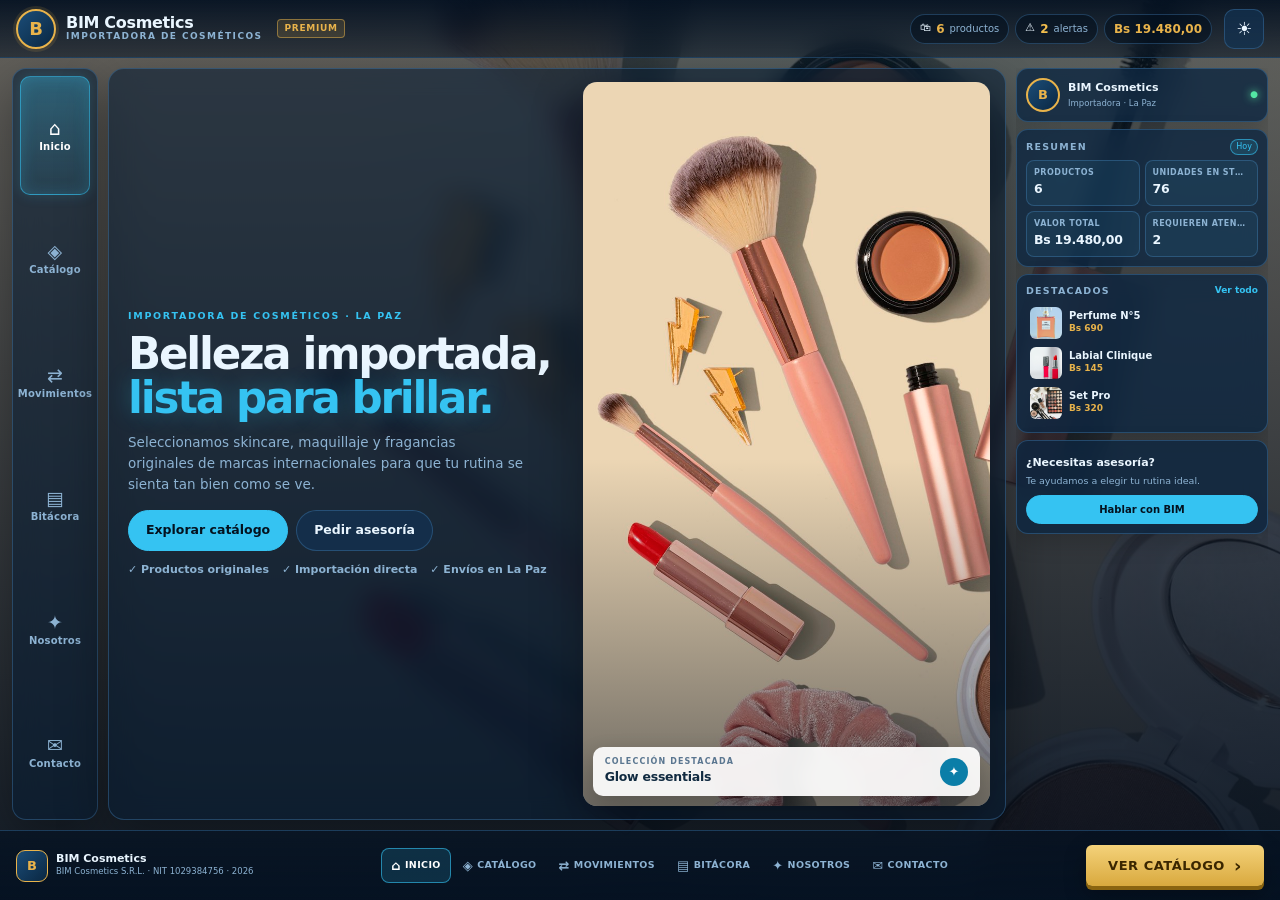
==== index.html @ 162fd42f "Add files via upload" ====
<!DOCTYPE html>
<html lang="es">
<head>
<meta charset="UTF-8">
<meta name="viewport" content="width=device-width, initial-scale=1, viewport-fit=cover">
<title>BIM Cosmetics · Importadora</title>
<meta name="description" content="Catálogo e inventario de BIM Cosmetics, importadora de cosméticos: cuidado facial, maquillaje, perfumes y cabello.">
<link rel="stylesheet" href="css/styles.css?v=cosmetics10">
<link rel="stylesheet" href="css/mejoras.css?v=cosmetics10">
<link rel="manifest" href="manifest.json"><meta name="theme-color" content="#071426">
<meta name="apple-mobile-web-app-capable" content="yes"><meta name="apple-mobile-web-app-title" content="BIM Cosmetics">
<link rel="icon" href="icons/icon-192.png"><link rel="apple-touch-icon" href="icons/icon-192.png">
</head>
<body class="inventario-pwa">
<header class="lobby-top">
  <button class="icon-btn burger" id="burger" aria-label="Abrir menú" aria-controls="side" aria-expanded="false"><span></span><span></span><span></span></button>
  <a class="brand" href="#inicio" data-view="inicio" aria-label="BIM Cosmetics, ir al inicio"><span class="logo" id="logo">B</span><span class="brand-text"><span id="brandName">BIM Cosmetics</span><small>Importadora de cosméticos</small></span><span class="level">PREMIUM</span></a>
  <div class="spacer"></div>
  <div class="top-stats" aria-label="Resumen del catálogo">
    <span class="currency"><span aria-hidden="true">🛍</span><b id="topProducts">0</b><em>productos</em></span>
    <span class="currency warn"><span aria-hidden="true">⚠</span><b id="topLow">0</b><em>alertas</em></span>
    <span class="currency gold"><b id="topValue">Bs 0</b></span>
  </div>
  <button class="icon-btn" id="themeBtn" aria-label="Cambiar entre modo día y noche">🌙</button>
</header>
<div class="scrim" id="scrim"></div>
<div class="layout">
  <nav class="side" id="side" aria-label="Navegación principal">
    <a href="#inicio" data-view="inicio"><span class="nav-ico" aria-hidden="true">⌂</span><span>Inicio</span></a>
    <a href="#inventario" data-view="inventario"><span class="nav-ico" aria-hidden="true">◈</span><span>Catálogo</span></a>
    <a href="#movimientos" data-view="movimientos"><span class="nav-ico" aria-hidden="true">⇄</span><span>Movimientos</span></a>
    <a href="#bitacora" data-view="bitacora"><span class="nav-ico" aria-hidden="true">▤</span><span>Bitácora</span></a>
    <a href="#responsable" data-view="responsable"><span class="nav-ico" aria-hidden="true">✦</span><span>Nosotros</span></a>
    <a href="#contacto" data-view="contacto"><span class="nav-ico" aria-hidden="true">✉</span><span>Contacto</span></a>
    <button type="button" id="catToggle" aria-expanded="false" aria-controls="catList">Categorías ▾</button><div id="catList" style="display:none"></div>
  </nav>
  <main>
    <section class="view" id="v-inicio">
      <div class="hero">
        <div class="hero-copy">
          <span class="eyebrow">Importadora de cosméticos · La Paz</span>
          <h1>Belleza importada,<br><em>lista para brillar.</em></h1>
          <p class="hero-lead">Seleccionamos skincare, maquillaje y fragancias originales de marcas internacionales para que tu rutina se sienta tan bien como se ve.</p>
          <div class="hero-actions"><a class="btn primary lg" href="#inventario">Explorar catálogo</a><a class="btn lg" href="#contacto">Pedir asesoría</a></div>
          <ul class="hero-trust"><li>✓ Productos originales</li><li>✓ Importación directa</li><li>✓ Envíos en La Paz</li></ul>
        </div>
        <div class="hero-media">
          <img src="img/hero-cosmetics.jpg" alt="Cosméticos importados de BIM: brochas, labiales, rubor y paleta" width="1400" height="1400" fetchpriority="high" decoding="async">
          <div class="hero-badge"><span><small>Colección destacada</small><strong>Glow essentials</strong></span><span class="hero-badge-dot">✦</span></div>
        </div>
      </div>
      <div class="section-head">
        <div><span class="eyebrow">Novedades</span><h2>Lo más pedido</h2></div>
        <p>Stock real de nuestra importadora, actualizado desde este dispositivo.</p>
      </div>
      <div class="alert" id="alertBar" style="display:none"></div>
      <div class="subtabs" role="tablist" aria-label="Resumen del inventario">
        <button type="button" role="tab" id="subtab-destacados" aria-controls="home-destacados" aria-selected="true" data-home="destacados">Destacados</button><button type="button" role="tab" id="subtab-indicadores" aria-controls="home-indicadores" aria-selected="false" data-home="indicadores" tabindex="-1">Indicadores</button><button type="button" role="tab" id="subtab-categorias" aria-controls="home-categorias" aria-selected="false" data-home="categorias" tabindex="-1">Categorías</button><button type="button" role="tab" id="subtab-recientes" aria-controls="home-recientes" aria-selected="false" data-home="recientes" tabindex="-1">Recientes</button>
      </div>
      <div class="home-content">
        <div id="home-destacados" role="tabpanel" aria-labelledby="subtab-destacados" class="home-panel active"><div class="carousel" id="carousel">
        <div class="track" id="track">
          <div class="slide s1"><h2>Bienvenido a BIM Cosmetics</h2><p>Importamos belleza: controla el catálogo, las entradas y las salidas de cada cosmético.</p></div>
          <div class="slide s2"><h2 id="lowTitle">Reposición de cosméticos</h2><p id="lowText"></p></div>
          <div class="slide s3"><h2 id="valTitle">Valor del catálogo</h2><p id="valText"></p></div>
        </div>
        <button class="car-btn prev" aria-label="Anterior">‹</button>
        <button class="car-btn next" aria-label="Siguiente">›</button>
        <div class="dots" id="dots"></div><button class="btn pausa-carrusel" id="pauseCarousel" type="button">Pausar</button>
      </div><p class="sub ayuda-resumen">Usa las pestañas para consultar los indicadores, las categorías y los últimos productos.</p></div>
        <div id="home-indicadores" role="tabpanel" aria-labelledby="subtab-indicadores" class="home-panel" hidden><button class="btn sm" id="toggleStats" style="margin-bottom:10px">Ocultar resumen</button></div>
        <div id="home-categorias" role="tabpanel" aria-labelledby="subtab-categorias" class="home-panel" hidden><div class="panel"><h2 style="margin:0 0 6px;font-size:18px">Stock por categoría</h2><div id="catChart"></div></div><div class="paginador" id="chartPager"></div></div>
        <div id="home-recientes" role="tabpanel" aria-labelledby="subtab-recientes" class="home-panel" hidden><div class="grid" id="recent"></div><div class="paginador" id="recentPager"></div></div>
      </div>
    </section>

    <section class="view" id="v-inventario">
      <div class="section-head">
        <div><span class="eyebrow">Catálogo</span><h2>Cosméticos disponibles</h2><p class="sub">Busca, filtra y administra los productos importados. Los precios están en bolivianos.</p></div>
        <div class="head-actions"><button class="btn" id="toggleF" aria-controls="mFilters" aria-expanded="false">⚙ Filtros</button><button class="btn" id="exportBtn">⬇ CSV</button><button class="btn primary" id="addBtn">+ Nuevo producto</button></div>
      </div>
      <div class="toolbar" id="toolbar">
        <div class="field"><label for="fq">Buscar</label><input id="fq" type="search" placeholder="Nombre o SKU"></div>
        <div class="field"><label for="fcat">Categoría</label><select id="fcat"></select></div>
        <div class="field"><label for="fst">Estado</label><select id="fst"><option value="">Todos</option><option value="ok">Disponible</option><option value="low">Stock bajo</option><option value="out">Agotado</option><option value="fav">⭐ Favoritos</option></select></div>
        <div class="field"><label for="fsort">Ordenar</label><select id="fsort"><option value="name">Nombre A-Z</option><option value="price-asc">Precio menor</option><option value="price-desc">Precio mayor</option><option value="stock-asc">Menos stock</option></select></div>
        <div class="field"><label for="fprice">Precio máximo: <span id="pv">todos</span></label><input id="fprice" type="range" min="0" max="100" value="100"></div>
        <div class="field" style="flex:0 0 auto;align-self:end"><button class="btn" id="clearF">Limpiar</button></div>
      </div>
      <div class="chips" id="chips"></div>
      <div class="grid" id="grid"></div><div class="paginador" id="gridPager"></div>
    </section>

    <section class="view" id="v-movimientos">
      <div class="section-head">
        <div><span class="eyebrow">Control de stock</span><h2>Movimientos</h2><p class="sub">Entradas y salidas del catálogo de cosméticos.</p></div>
        <div class="head-actions"><button class="btn danger" id="clearMoves">Vaciar historial</button><button class="btn primary" id="moveBtn">+ Registrar movimiento</button></div>
      </div>
      <div class="tbl"><table><thead><tr><th>Fecha</th><th>Producto</th><th>Tipo</th><th>Cantidad</th><th>Nota</th></tr></thead><tbody id="moves"></tbody></table></div><div class="paginador" id="movesPager"></div>
    </section>

    <section class="view" id="v-bitacora">
      <div class="section-head">
        <div><span class="eyebrow">Trazabilidad</span><h2>Bitácora de eventos</h2><p class="sub">Registro local de las acciones realizadas en la importadora.</p></div>
        <div class="head-actions"><button class="btn" id="logRefresh">↻ Actualizar</button><button class="btn danger" id="clearLog">Vaciar bitácora</button></div>
      </div>
      <div class="toolbar" id="logToolbar">
        <div class="field"><label for="logType">Filtrar por tipo</label><select id="logType"><option value="">Todos</option><option value="Sistema">Sistema</option><option value="Producto">Producto</option><option value="Movimiento">Movimiento</option><option value="Favorito">Favorito</option><option value="Contacto">Contacto</option><option value="Interfaz">Interfaz</option><option value="Exportación">Exportación</option></select></div>
        <div class="field" style="flex:2 1 260px"><label>Hidratación y persistencia</label><p class="meta" style="margin:0">Los eventos se guardan en localStorage y se muestran con jQuery creando nodos seguros (sin innerHTML).</p></div>
      </div>
      <div class="tbl"><table><thead><tr><th>Fecha</th><th>Tipo</th><th>Evento</th></tr></thead><tbody id="logBody"></tbody></table></div>
    </section>

  <section class="view" id="v-contacto">
      <div class="section-head">
        <div><span class="eyebrow">Hablemos</span><h2>Contacto</h2><p class="sub">Asesoría de compra, disponibilidad y pedidos de importación.</p></div>
      </div>
      <div class="contact-shell">
        <div class="contact-aside">
          <img src="img/contacto.jpg" alt="Productos de maquillaje importados por BIM Cosmetics" width="1100" height="733" loading="lazy" decoding="async">
          <div class="contact-aside-copy">
            <h3>Asesoría personalizada</h3>
            <p>Te ayudamos a elegir productos según tu tipo de piel, rutina y presupuesto.</p>
            <ul class="contact-perks"><li>✓ Respuesta por WhatsApp</li><li>✓ Envíos en La Paz</li><li>✓ Productos originales</li></ul>
          </div>
        </div>
        <div class="contact-main">
          <div class="subtabs" role="tablist" aria-label="Opciones de contacto"><button type="button" role="tab" id="ctab-datos" aria-controls="contact-datos" aria-selected="true" data-contact="datos">Empresa</button><button type="button" role="tab" id="ctab-faq" aria-controls="contact-faq" aria-selected="false" data-contact="faq" tabindex="-1">Preguntas</button><button type="button" role="tab" id="ctab-form" aria-controls="contact-form" aria-selected="false" data-contact="form" tabindex="-1">Escribir</button></div>
          <div class="two contact-content">
            <div id="contact-datos" class="contact-panel">
              <div class="panel"><button class="btn sm" id="toggleCo" type="button">Datos de la empresa ▾</button><ul class="company" id="coBox"></ul></div>
              <div class="panel"><button class="btn sm" id="toggleSoc" type="button">Redes sociales ▾</button><div class="socials" id="socBox"></div></div>
            </div>
            <div id="contact-faq" class="contact-panel" hidden><div class="panel faq"><h2 style="margin:0 0 6px;font-size:18px">Preguntas frecuentes</h2>
              <button class="q" type="button">¿Cómo registro una entrada o salida?</button><div class="a" style="display:none">En Movimientos pulsa Registrar movimiento, elige el cosmético, el tipo y la cantidad.</div>
              <button class="q" type="button">¿Cuándo aparece la alerta de stock bajo?</button><div class="a" style="display:none">Cuando las unidades llegan al stock mínimo definido para ese producto, por ejemplo un labial o una crema.</div>
              <button class="q" type="button">¿Dónde se guardan mis datos?</button><div class="a" style="display:none">En tu propio navegador, así que no se pierden al recargar la página y el catálogo funciona sin conexión.</div></div></div>
            <div id="contact-form" class="contact-panel" hidden><div class="panel"><h3>Escríbenos</h3><p>Guarda una consulta sobre productos, precios de importación o pedidos. También puedes escribirnos por WhatsApp o redes sociales.</p><button type="button" class="btn primary" id="openContact">Abrir formulario</button></div></div>
          </div>
        </div>
      </div>
    </section>
    <section class="view" id="v-responsable">
      <div class="section-head">
        <div><span class="eyebrow">Nosotros</span><h2>Importamos con propósito</h2><p class="sub">Selección consciente, stock planificado y ODS 12.</p></div>
      </div>
      <div class="about-grid">
        <div class="about-media"><img src="img/nosotros.jpg" alt="Mujer con cabello ondulado iluminado por luz natural" width="1100" height="733" loading="lazy" decoding="async"></div>
        <div class="panel responsable-panel">
          <h3>Planifica la reposición de cosméticos</h3>
          <p>Las alertas, la bitácora y el historial de movimientos ayudan a prever pedidos, evitar compras innecesarias y mantener disponible lo que más se vende.</p>
          <div id="responsibleStats" class="stats"></div>
          <div class="about-points">
            <div><b>01</b><span>Selección de marcas internacionales</span></div>
            <div><b>02</b><span>Control local de stock y trazabilidad</span></div>
            <div><b>03</b><span>Reposición basada en datos reales</span></div>
          </div>
          <p class="meta">Estos datos describen el inventario local. No equivalen a una medición de residuos o impacto ambiental.</p>
          <button type="button" class="btn primary" id="responsibleGo">Revisar catálogo</button>
        </div>
      </div>
    </section>
  </main>
  <aside class="lobby-aside" aria-label="Panel de BIM Cosmetics">
    <div class="aside-card assistant">
      <div class="aside-avatar">B</div>
      <div class="aside-id"><strong>BIM Cosmetics</strong><small>Importadora · La Paz</small></div>
      <span class="online-dot" title="En línea">●</span>
    </div>
    <div class="aside-card">
      <div class="aside-head"><h3>Resumen</h3><span class="pill">Hoy</span></div>
      <div class="stats" id="stats"></div>
    </div>
    <div class="aside-card">
      <div class="aside-head"><h3>Destacados</h3><a href="#inventario" data-view="inventario">Ver todo</a></div>
      <a class="mini-product" href="#inventario" data-view="inventario"><img src="img/perfume.jpg" alt="" width="900" height="1350" loading="lazy"><span><strong>Perfume N°5</strong><small>Bs 690</small></span></a>
      <a class="mini-product" href="#inventario" data-view="inventario"><img src="img/labial.jpg" alt="" width="900" height="1260" loading="lazy"><span><strong>Labial Clinique</strong><small>Bs 145</small></span></a>
      <a class="mini-product" href="#inventario" data-view="inventario"><img src="img/brocha.jpg" alt="" width="900" height="675" loading="lazy"><span><strong>Set Pro</strong><small>Bs 320</small></span></a>
    </div>
    <div class="aside-card aside-help">
      <strong>¿Necesitas asesoría?</strong>
      <p>Te ayudamos a elegir tu rutina ideal.</p>
      <a class="btn primary" href="#contacto" data-view="contacto">Hablar con BIM</a>
    </div>
  </aside>
</div>

<footer class="lobby-bar">
  <div class="bar-brand"><span class="bar-logo">B</span><div><strong>BIM Cosmetics</strong><small id="fInfo"></small></div></div>
  <nav class="bar-nav" aria-label="Accesos rápidos">
    <a href="#inicio" data-view="inicio"><span aria-hidden="true">⌂</span>Inicio</a>
    <a href="#inventario" data-view="inventario"><span aria-hidden="true">◈</span>Catálogo</a>
    <a href="#movimientos" data-view="movimientos"><span aria-hidden="true">⇄</span>Movimientos</a>
    <a href="#bitacora" data-view="bitacora"><span aria-hidden="true">▤</span>Bitácora</a>
    <a href="#responsable" data-view="responsable"><span aria-hidden="true">✦</span>Nosotros</a>
    <a href="#contacto" data-view="contacto"><span aria-hidden="true">✉</span>Contacto</a>
  </nav>
  <a class="cta-gold" href="#inventario" data-view="inventario">Ver catálogo <span aria-hidden="true">›</span></a>
</footer>

<div class="modal" id="mProd" role="dialog" aria-modal="true" aria-labelledby="mProdTitle" hidden><form class="dialog" id="fProd" novalidate>
  <h2 id="mProdTitle">Nuevo producto</h2>
  <div class="fgroup"><label for="pname">Nombre</label><input id="pname" required minlength="3" maxlength="40"><div class="err"></div></div>
  <div class="row">
    <div class="fgroup"><label for="psku">SKU</label><input id="psku" required placeholder="ABC-001"><div class="err"></div></div>
    <div class="fgroup"><label for="pcat">Categoría</label><input id="pcat" required list="cats" maxlength="25"><datalist id="cats"></datalist><div class="err"></div></div>
  </div>
  <div class="row">
    <div class="fgroup"><label for="pprice">Precio</label><input id="pprice" type="number" step="0.01" min="0.01" required><div class="err"></div></div>
    <div class="fgroup"><label for="pstock">Stock actual</label><input id="pstock" type="number" step="1" min="0" required><div class="err"></div></div>
  </div>
  <div class="fgroup"><label for="pmin">Stock mínimo (alerta)</label><input id="pmin" type="number" step="1" min="0" required><div class="err"></div></div>
  <div class="fgroup"><label for="pdesc">Descripción (opcional)</label><textarea id="pdesc" rows="2" maxlength="120"></textarea></div>
  <div class="fgroup"><label for="pimage">Foto del producto (opcional)</label><input id="pimage" type="file" accept="image/png,image/jpeg,image/webp"><div class="meta">PNG, JPG o WEBP, hasta 350 KB.</div><div class="err" id="pimageError"></div><div class="photo-preview"><img id="pimagePreview" alt="Vista previa de la foto" hidden><button type="button" class="btn sm" id="removeImage">Quitar foto</button></div></div>
  <div class="fgroup"><label>Ícono y color</label>
    <div class="row"><input id="pemoji" maxlength="12" value="📦" aria-label="Ícono"><div class="swatches" id="swatches"></div></div></div>
  <div class="foot"><button type="button" class="btn" data-close>Cancelar</button><button class="btn primary">Guardar producto</button></div>
</form></div>

<div class="modal" id="mMove" role="dialog" aria-modal="true" aria-labelledby="moveTitle" hidden><form class="dialog" id="fMove" novalidate>
  <h2 id="moveTitle">Registrar movimiento</h2>
  <div class="fgroup"><label for="mprod">Producto</label><select id="mprod" required></select><div class="err"></div></div>
  <div class="row">
    <div class="fgroup"><label for="mtype">Tipo</label><select id="mtype"><option value="in">Entrada</option><option value="out">Salida</option></select></div>
    <div class="fgroup"><label for="mqty">Cantidad</label><input id="mqty" type="number" step="1" min="1" required><div class="err"></div></div>
  </div>
  <div class="fgroup"><label for="mnote">Nota (opcional)</label><input id="mnote" maxlength="60" placeholder="Compra, venta, ajuste..."></div>
  <div class="panel move-summary" id="moveSummary" aria-live="polite"></div><div class="foot"><button type="button" class="btn" data-close>Cancelar</button><button type="button" class="btn" id="previewMove">Revisar movimiento</button><button class="btn primary">Registrar</button></div>
</form></div>
<button class="icon-btn" id="toTop" style="display:none" aria-label="Volver arriba">↑</button>
<div id="toast" role="status"></div>

<div class="modal" id="mFilters" role="dialog" aria-modal="true" aria-labelledby="filtersTitle" hidden><div class="dialog"><div class="modal-heading"><h2 id="filtersTitle">Filtros del inventario</h2><button type="button" class="icon-btn" data-close aria-label="Cerrar filtros">✕</button></div><div id="filtersContent"></div><button type="button" class="btn primary" data-close>Ver resultados</button></div></div>
<div class="modal" id="mDetails" role="dialog" aria-modal="true" aria-labelledby="detailsTitle" hidden><div class="dialog"><div class="modal-heading"><h2 id="detailsTitle">Detalle del producto</h2><button type="button" class="icon-btn" data-close aria-label="Cerrar detalle">✕</button></div><div id="detailsContent"></div></div></div>
<div class="modal" id="mPhoto" role="dialog" aria-modal="true" aria-labelledby="photoTitle" hidden><div class="dialog photo-dialog"><div class="modal-heading"><h2 id="photoTitle">Vista ampliada</h2><button type="button" class="icon-btn" data-close aria-label="Cerrar foto">✕</button></div><div id="photoContent"></div></div></div>
<div class="modal" id="mPreview" role="dialog" aria-modal="true" aria-labelledby="previewTitle" hidden><div class="dialog"><h2 id="previewTitle">Confirmar movimiento</h2><div id="previewContent"></div><p>Tiempo para confirmar: <strong id="previewTimer" role="timer">00:30</strong></p><div class="foot"><button type="button" class="btn" data-close>Cancelar</button><button type="button" class="btn primary" id="confirmPreview">Confirmar registro</button></div></div></div>
<div class="modal" id="mContact" role="dialog" aria-modal="true" aria-labelledby="contactTitle" hidden><form class="dialog" id="fCont" novalidate>
          <div class="modal-heading"><h2 id="contactTitle">Escríbenos</h2><button type="button" class="icon-btn" data-close aria-label="Cerrar formulario">✕</button></div>
          <div class="fgroup"><label for="cname">Nombre completo</label><input id="cname" required maxlength="40"><div class="err"></div></div>
          <div class="row">
            <div class="fgroup"><label for="cmail">Correo</label><input id="cmail" type="email" required><div class="err"></div></div>
            <div class="fgroup"><label for="cphone">Teléfono</label><input id="cphone" type="tel" required><div class="err"></div></div>
          </div>
          <div class="fgroup"><label for="cmsg">Mensaje</label><textarea id="cmsg" rows="4" required maxlength="300"></textarea><div class="cnt" id="cnt">0/300</div><div class="err"></div></div>
          <div class="ok" id="okMsg" style="display:none">Consulta guardada en este dispositivo. No se ha enviado a un servidor.</div>
          <div class="foot"><button class="btn primary">Guardar consulta</button></div>
        </form></div>
<script src="vendor/jquery-3.7.1.min.js"></script><script src="js/config.js?v=bim1"></script>
<script src="js/app.js?v=cosmetics10"></script>
<script src="sync-config.js?v=bim1"></script><script src="js/cola-offline.js?v=bim1"></script><script src="pwa.js?v=cosmetics10"></script>
</body>
</html>
---- css/styles.css ----
:root{--bg:#f4f4f6;--surface:#fff;--surface2:#f0eff3;--ink:#211a20;--muted:#6b6470;--line:#e2dfe5;--accent:#b0195b;--accent-ink:#fff;--gold:#b08d2f;--warn:#b45309;--danger:#c0392b;--ok:#15803d;--shadow:0 1px 2px rgba(33,26,32,.06),0 8px 24px rgba(33,26,32,.07);--r:14px;
box-sizing:border-box;padding-top:env(safe-area-inset-top,0px);padding-bottom:env(safe-area-inset-bottom,0px)}
@media (prefers-color-scheme:dark){:root:not([data-theme="light"]){color-scheme:dark;--bg:#141116;--surface:#1e1920;--surface2:#2a232d;--ink:#f4eef3;--muted:#b9aeb8;--line:#3d3240;--accent:#ff8fbe;--accent-ink:#3a0a20;--gold:#e6c56a;--warn:#f5a524;--danger:#ff9b8d;--ok:#5ee09a;--shadow:0 1px 2px rgba(0,0,0,.4),0 8px 24px rgba(0,0,0,.35)}}
:root[data-theme="dark"]{color-scheme:dark;--bg:#141116;--surface:#1e1920;--surface2:#2a232d;--ink:#f4eef3;--muted:#b9aeb8;--line:#3d3240;--accent:#ff8fbe;--accent-ink:#3a0a20;--gold:#e6c56a;--warn:#f5a524;--danger:#ff9b8d;--ok:#5ee09a;--shadow:0 1px 2px rgba(0,0,0,.4),0 8px 24px rgba(0,0,0,.35)}
html{scroll-padding-top:env(safe-area-inset-top,0px)}
*{box-sizing:border-box}
body{margin:0;background:var(--bg);color:var(--ink);font:500 15px/1.5 Manrope,system-ui,-apple-system,"Segoe UI",sans-serif;transition:background .25s,color .25s}
body::before{content:"";position:fixed;inset:0 0 auto;height:env(safe-area-inset-top,0px);background:var(--surface);z-index:60}
button,input,select,textarea{font:inherit;color:inherit}
button{cursor:pointer}
:focus-visible{outline:2px solid var(--accent);outline-offset:2px}
header{position:sticky;top:env(safe-area-inset-top,0px);z-index:50;display:flex;align-items:center;gap:12px;padding:12px 20px;background:var(--surface);border-bottom:1px solid var(--line)}
.brand{display:flex;align-items:center;gap:10px;font-weight:800;font-size:18px;letter-spacing:-.02em}
.logo{width:34px;height:34px;border-radius:10px;background:var(--accent);color:var(--accent-ink);display:grid;place-items:center;font-size:18px}
.spacer{flex:1}
.icon-btn{width:40px;height:40px;border-radius:10px;border:1px solid var(--line);background:var(--surface2);display:grid;place-items:center;font-size:18px}
.icon-btn:hover{border-color:var(--accent)}
.burger{display:none;flex-direction:column;gap:4px}
.burger span{display:block;width:18px;height:2px;background:var(--ink);border-radius:2px;transition:.25s}
body.nav-open .burger span:nth-child(1){transform:translateY(6px) rotate(45deg)}
body.nav-open .burger span:nth-child(2){opacity:0}
body.nav-open .burger span:nth-child(3){transform:translateY(-6px) rotate(-45deg)}
.layout{display:grid;grid-template-columns:230px 1fr;min-height:calc(100vh - 66px)}
nav.side{padding:18px 14px;background:var(--surface);border-right:1px solid var(--line);display:flex;flex-direction:column;gap:4px}
nav.side a{display:flex;gap:10px;align-items:center;padding:10px 12px;border-radius:10px;color:var(--muted);text-decoration:none;font-weight:700}
nav.side a:hover{background:var(--surface2);color:var(--ink)}
nav.side a.active{background:var(--accent);color:var(--accent-ink)}
main{padding:24px;max-width:1200px;width:100%;margin:0 auto}
.view{display:none}.view.active{display:block}
h1{font-size:26px;letter-spacing:-.02em;margin:0 0 4px}
.sub{color:var(--muted);margin:0 0 20px}
.carousel{position:relative;border-radius:var(--r);overflow:hidden;box-shadow:var(--shadow);margin-bottom:22px}
.track{display:flex;transition:transform .5s ease}
.slide{min-width:100%;padding:38px 34px;min-height:190px;color:#fff;display:flex;flex-direction:column;justify-content:center;gap:6px}
.slide h2{margin:0;font-size:clamp(22px,4vw,32px);letter-spacing:-.02em}
.slide p{margin:0;max-width:46ch;opacity:.92}
.s1{background:linear-gradient(120deg,#b0195b,#5b1b4d)}.s2{background:linear-gradient(120deg,#a16207,#713f12)}.s3{background:linear-gradient(120deg,#7e22ce,#3b0764)}
.car-btn{position:absolute;top:50%;transform:translateY(-50%);width:38px;height:38px;border-radius:50%;border:0;background:rgba(255,255,255,.22);color:#fff;font-size:18px;backdrop-filter:blur(4px)}
.car-btn:hover{background:rgba(255,255,255,.4)}.prev{left:12px}.next{right:12px}
.dots{position:absolute;bottom:12px;left:0;right:0;display:flex;justify-content:center;gap:7px}
.dots button{width:9px;height:9px;border-radius:50%;border:0;background:rgba(255,255,255,.5);padding:0}
.dots button.on{background:#fff;width:24px;border-radius:6px}
.stats{display:grid;grid-template-columns:repeat(auto-fit,minmax(190px,1fr));gap:14px;margin-bottom:22px}
.stat{background:var(--surface);border:1px solid var(--line);border-radius:var(--r);padding:16px 18px;box-shadow:var(--shadow)}
.stat small{color:var(--muted);font-weight:700}
.stat b{display:block;font-size:26px;letter-spacing:-.02em;margin-top:2px}
.toolbar{display:flex;flex-wrap:wrap;gap:10px;margin-bottom:16px;padding:14px;background:var(--surface);border:1px solid var(--line);border-radius:var(--r)}
.toolbar .field{flex:1 1 160px}
.field label{display:block;font-size:13px;font-weight:700;color:var(--muted);margin-bottom:4px}
input,select,textarea{width:100%;padding:10px 12px;border-radius:10px;border:1px solid var(--line);background:var(--surface2)}
input:focus,select:focus,textarea:focus{border-color:var(--accent)}
.invalid{border-color:var(--danger)!important}
.err{color:var(--danger);font-size:12.5px;min-height:16px;margin-top:3px}
.btn{padding:10px 16px;border-radius:10px;border:1px solid var(--line);background:var(--surface2);font-weight:700}
.btn:hover{border-color:var(--accent)}
.btn.primary{background:var(--accent);color:var(--accent-ink);border-color:var(--accent)}
.btn.danger{color:var(--danger)}
.btn.sm{padding:6px 10px;font-size:13px}
.grid{display:grid;grid-template-columns:repeat(auto-fill,minmax(230px,1fr));gap:16px}
.card{background:var(--surface);border:1px solid var(--line);border-radius:var(--r);overflow:hidden;box-shadow:var(--shadow);display:flex;flex-direction:column}
.thumb{height:130px;display:grid;place-items:center;font-size:54px;position:relative}
.badge{position:absolute;top:10px;right:10px;font-size:12px;font-weight:800;padding:3px 9px;border-radius:99px;background:var(--surface);color:var(--ok)}
.badge.low{color:var(--warn)}.badge.out{color:var(--danger)}
.body{padding:14px;display:flex;flex-direction:column;gap:6px;flex:1}
.body h3{margin:0;font-size:16px}
.meta{color:var(--muted);font-size:13px}
.price{font-weight:800;font-size:18px}
.bar{height:6px;border-radius:6px;background:var(--surface2);overflow:hidden}
.bar i{display:block;height:100%;background:var(--ok)}
.bar.low i{background:var(--warn)}.bar.out i{background:var(--danger)}
.actions{display:flex;gap:6px;margin-top:auto;padding-top:8px}
.actions .btn{flex:1}
.empty{text-align:center;color:var(--muted);padding:40px;background:var(--surface);border:1px dashed var(--line);border-radius:var(--r)}
.tbl{overflow-x:auto;background:var(--surface);border:1px solid var(--line);border-radius:var(--r)}
table{width:100%;border-collapse:collapse;min-width:560px}
th,td{padding:11px 14px;text-align:left;border-bottom:1px solid var(--line)}
th{color:var(--muted);font-size:13px}
.in{color:var(--ok);font-weight:800}.out{color:var(--danger);font-weight:800}
.modal{position:fixed;inset:0;background:rgba(5,12,18,.55);display:none;align-items:center;justify-content:center;padding:16px;z-index:100}
.modal.show{display:flex}
.dialog{background:var(--surface);border-radius:var(--r);padding:22px;width:100%;max-width:520px;max-height:90vh;overflow:auto;box-shadow:var(--shadow)}
.dialog h2{margin:0 0 14px}
.row{display:grid;grid-template-columns:1fr 1fr;gap:12px}
.fgroup{margin-bottom:10px}
.foot{display:flex;justify-content:flex-end;gap:8px;margin-top:12px}
.swatches{display:flex;gap:8px;flex-wrap:wrap}
.swatches button{width:30px;height:30px;border-radius:50%;border:2px solid transparent}
.swatches button.on{border-color:var(--ink)}
#toast{position:fixed;bottom:calc(20px + env(safe-area-inset-bottom,0px));left:50%;transform:translateX(-50%) translateY(30px);background:var(--ink);color:var(--bg);padding:10px 18px;border-radius:10px;opacity:0;transition:.3s;z-index:200;font-weight:700}
#toast.show{opacity:1;transform:translateX(-50%)}
.scrim{display:none}
@media (max-width:900px){
.burger{display:flex}
.layout{grid-template-columns:1fr}
nav.side{position:fixed;top:0;bottom:0;left:0;width:250px;z-index:70;padding-top:calc(70px + env(safe-area-inset-top,0px));transform:translateX(-100%);transition:transform .3s}
body.nav-open nav.side{transform:none}
body.nav-open .scrim{display:block;position:fixed;inset:0;background:rgba(5,12,18,.5);z-index:65}
header{z-index:80}
main{padding:16px}.row{grid-template-columns:1fr}
}
.chips{display:flex;gap:8px;overflow-x:auto;padding-bottom:10px;margin-bottom:6px}
.chip{white-space:nowrap;padding:7px 14px;border-radius:99px;border:1px solid var(--line);background:var(--surface);font-weight:700;color:var(--muted)}
.chip:hover{border-color:var(--accent)}.chip.on{background:var(--accent);color:var(--accent-ink);border-color:var(--accent)}
.catlink,#catToggle{display:block;width:100%;text-align:left;background:none;border:0;padding:8px 12px;border-radius:10px;color:var(--muted);font-weight:700}
.catlink{padding-left:34px;font-weight:600}
.catlink:hover,#catToggle:hover{background:var(--surface2);color:var(--ink)}
.valid{border-color:var(--ok)!important}
.more{width:100%;margin-top:2px}.extra{padding:6px 0}
.two{display:grid;grid-template-columns:1fr 1fr;gap:16px;align-items:start}
.panel{background:var(--surface);border:1px solid var(--line);border-radius:var(--r);padding:18px;margin-bottom:16px;box-shadow:var(--shadow)}
.company{list-style:none;margin:12px 0 0;padding:0;display:grid;gap:8px}
.socials{display:flex;flex-wrap:wrap;gap:10px;margin-top:12px}
.social{display:inline-flex;gap:8px;align-items:center;padding:9px 14px;border-radius:99px;border:1px solid var(--line);background:var(--surface2);color:var(--ink);text-decoration:none;font-weight:700;transition:transform .2s,border-color .2s}
.social:hover{border-color:var(--accent);transform:translateY(-2px)}
.ok{background:var(--surface2);border-left:4px solid var(--ok);padding:10px 12px;border-radius:8px;margin-top:10px}
.cnt{text-align:right;color:var(--muted);font-size:12px}
.sitefoot{padding:20px;border-top:1px solid var(--line);background:var(--surface);display:flex;flex-wrap:wrap;gap:12px;justify-content:space-between;align-items:center;color:var(--muted)}
.sitefoot .socials{margin:0}
@media (max-width:760px){.two{grid-template-columns:1fr}}
.alert{display:flex;flex-wrap:wrap;gap:8px;align-items:center;background:var(--surface);border:1px solid var(--warn);border-left:5px solid var(--warn);border-radius:var(--r);padding:12px 14px;margin-bottom:16px}
.brow{display:grid;grid-template-columns:110px 1fr 40px;gap:10px;align-items:center;margin:8px 0}
.brow .bar{height:10px}.brow b{text-align:right}
.fav{position:absolute;top:8px;left:8px;width:32px;height:32px;border-radius:50%;border:0;background:var(--surface);font-size:16px;color:var(--muted)}
.fav.on{color:#d4a017}
.log-type{font-weight:800;color:var(--accent)}
#logToolbar{align-items:flex-end}
#logToolbar .field label{margin-bottom:4px}
.faq .q{width:100%;text-align:left;background:none;border:0;border-bottom:1px solid var(--line);padding:12px 0;font-weight:700}
.faq .a{padding:10px 0;color:var(--muted)}
#toTop{position:fixed;right:16px;bottom:calc(16px + env(safe-area-inset-bottom,0px));z-index:40}
@media (prefers-reduced-motion:reduce){*{transition:none!important}}
---- css/mejoras.css ----
/* BIM Cosmetics · Lobby de una pantalla (sin scroll de página). */
:root[data-theme="dark"]{
  --bg:#071426;--surface:rgba(9,29,51,.82);--surface2:rgba(18,50,82,.72);--ink:#eaf6ff;--muted:#8db3d3;
  --line:rgba(79,150,210,.32);--accent:#35c3f2;--accent-ink:#04121f;--gold:#e8b34b;--warn:#f3bf4e;
  --danger:#ff7b6b;--ok:#53e6a3;--shadow:0 18px 50px rgba(0,0,0,.35);--glass:rgba(8,28,50,.58);
  --glass2:rgba(12,38,64,.78);--card:rgba(10,32,56,.94);--bar:rgba(5,18,34,.94);--line-strong:rgba(53,195,242,.6);
}
:root[data-theme="light"]{
  --bg:#e9f1f7;--surface:rgba(255,255,255,.9);--surface2:#eef4f9;--ink:#102a40;--muted:#5a7690;
  --line:#c9dbe8;--accent:#0b7ea8;--accent-ink:#fff;--gold:#8a5a00;--warn:#a16207;
  --danger:#c0392b;--ok:#15803d;--shadow:0 18px 50px rgba(28,58,84,.16);--glass:rgba(255,255,255,.7);
  --glass2:rgba(255,255,255,.9);--card:#fff;--bar:rgba(255,255,255,.92);--line-strong:rgba(11,126,168,.55);
}
html,body{height:100%;overflow:hidden!important}
body.inventario-pwa{
  height:100dvh;min-height:0;overflow:hidden;display:grid;grid-template-rows:58px minmax(0,1fr) 70px;
  margin:0;padding:0;color:var(--ink);font-family:Manrope,system-ui,-apple-system,"Segoe UI",sans-serif;
  background:linear-gradient(180deg,rgba(4,15,29,.58),rgba(4,15,29,.94)),radial-gradient(900px 480px at 68% 12%,rgba(53,195,242,.18),transparent 60%),url('../img/hero-cosmetics.jpg') center/cover fixed;
}
:root[data-theme="light"] body.inventario-pwa{background:linear-gradient(180deg,rgba(233,241,247,.78),rgba(233,241,247,.96)),radial-gradient(900px 480px at 68% 12%,rgba(11,126,168,.12),transparent 60%),url('../img/hero-cosmetics.jpg') center/cover fixed}
a.btn{display:inline-flex;align-items:center;justify-content:center;color:var(--ink);text-decoration:none}
a.btn.primary{color:var(--accent-ink)}

/* ---------- Barra superior ---------- */
header.lobby-top{position:relative;top:auto;z-index:95;display:flex;align-items:center;gap:12px;min-height:58px;padding:7px 16px;background:linear-gradient(180deg,var(--bar),rgba(5,18,34,.55));border-bottom:1px solid var(--line);backdrop-filter:blur(12px)}
.brand{display:flex;align-items:center;gap:10px;text-decoration:none;color:inherit;min-width:0}
.logo{width:40px;height:40px;border-radius:50%;background:linear-gradient(135deg,#1b4d78,#0a2742);border:2px solid var(--gold);color:var(--gold);display:grid;place-items:center;font-size:18px;font-weight:900;box-shadow:0 0 0 3px rgba(232,179,75,.13);flex:0 0 auto}
.brand-text{display:flex;flex-direction:column;line-height:1.06;min-width:0}
.brand-text small{font-size:9px;letter-spacing:.16em;text-transform:uppercase;color:var(--muted);font-weight:800}
#brandName{font-size:16px;font-weight:900;letter-spacing:-.02em;white-space:nowrap}
.level{margin-left:5px;padding:2px 6px;border-radius:4px;background:rgba(232,179,75,.14);border:1px solid rgba(232,179,75,.5);color:var(--gold);font-size:9px;font-weight:900;letter-spacing:.08em;white-space:nowrap}
.top-stats{display:flex;align-items:center;gap:6px}
.currency{display:flex;align-items:center;gap:5px;padding:5px 9px;border-radius:999px;background:rgba(3,16,30,.55);border:1px solid var(--line);font-size:11px;color:var(--ink);white-space:nowrap}
:root[data-theme="light"] .currency{background:rgba(255,255,255,.75)}
.currency b{color:var(--gold);font-size:12px}
.currency em{font-style:normal;color:var(--muted);font-size:10px}
.currency.warn b{color:var(--warn)}
.currency.gold b{color:var(--gold)}
.header-cta{display:none}

/* ---------- Lobby ---------- */
.layout{display:grid;grid-template-columns:86px minmax(0,1fr) 252px;grid-template-rows:minmax(0,1fr);gap:10px;padding:10px 12px;height:100%;min-height:0;max-width:none;margin:0;overflow:hidden}
nav.side{min-height:0;height:100%;overflow:hidden;display:flex;flex-direction:column;gap:5px;padding:7px;background:var(--glass);border:1px solid var(--line);border-radius:14px;backdrop-filter:blur(14px);box-shadow:var(--shadow)}
nav.side a{display:flex;flex-direction:column;align-items:center;justify-content:center;gap:3px;flex:1 1 0;min-height:0;padding:6px 3px;border:1px solid transparent;border-radius:10px;color:var(--muted);font-size:10px;line-height:1.12;font-weight:800;letter-spacing:.02em;text-decoration:none;text-align:center}
nav.side a .nav-ico{font-size:19px;line-height:1;font-weight:400}
nav.side a:hover{background:rgba(53,195,242,.10);color:var(--ink)}
nav.side a.active{background:linear-gradient(180deg,rgba(53,195,242,.30),rgba(53,195,242,.08));border-color:var(--line-strong);color:#fff;box-shadow:inset 0 0 16px rgba(53,195,242,.22),0 0 14px rgba(53,195,242,.18)}
:root[data-theme="light"] nav.side a.active{color:#04222f}
#catToggle,#catList{display:none!important}
main{min-height:0;height:100%;overflow:hidden;max-width:none;margin:0;padding:0;display:flex;flex-direction:column;background:var(--glass);border:1px solid var(--line);border-radius:16px;backdrop-filter:blur(12px);box-shadow:var(--shadow)}
.view{display:none;flex-direction:column;height:100%;min-height:0;padding:13px 15px;gap:10px;overflow:hidden}
.view.active{display:flex}
.view[hidden],[hidden]{display:none!important}
.section-head{display:flex;align-items:center;justify-content:space-between;gap:12px;flex-wrap:wrap;margin:0;flex:0 0 auto}
.section-head h2{font-size:22px;line-height:1.05;letter-spacing:-.03em;margin:1px 0 2px}
.section-head .sub{font-size:11.5px;margin:0;max-width:72ch;color:var(--muted)}
.eyebrow{display:inline-block;font-size:9.5px;letter-spacing:.18em;text-transform:uppercase;color:var(--accent);font-weight:900}
.head-actions{display:flex;gap:6px;flex-wrap:wrap}
.head-actions .btn{padding:7px 11px;font-size:11px;border-radius:999px}
.sub{color:var(--muted);margin:0}
.panel{border-radius:12px;padding:12px}

/* ---------- Inicio / hero ---------- */
#v-inicio .section-head,#v-inicio .subtabs,#v-inicio .home-content,#v-inicio .alert{display:none!important}
.hero{flex:1;min-height:0;display:grid;grid-template-columns:minmax(0,1fr) minmax(0,.92fr);gap:16px;align-items:stretch;padding:0;max-height:none}
.hero-copy{display:flex;flex-direction:column;justify-content:center;min-height:0;padding:0 4px}
.hero-copy h1{font-size:clamp(28px,3.4vw,50px);line-height:1.02;letter-spacing:-.05em;margin:8px 0 12px;font-weight:900}
.hero-copy h1 em{font-style:normal;color:var(--accent);text-shadow:0 0 24px rgba(53,195,242,.32)}
.hero-lead{font-size:13.5px;line-height:1.55;color:var(--muted);max-width:46ch;margin:0}
.hero-actions{display:flex;flex-wrap:wrap;gap:8px;margin:15px 0 11px}
.btn.lg{padding:10px 17px;border-radius:999px;font-size:12.5px}
.hero-trust{display:flex;flex-wrap:wrap;gap:5px 13px;list-style:none;margin:0;padding:0;color:var(--muted);font-size:11px;font-weight:700}
.hero-media{position:relative;border-radius:14px;overflow:hidden;min-height:0;height:100%;box-shadow:0 18px 50px rgba(0,0,0,.35);background:var(--surface2)}
.hero-media img{width:100%;height:100%;object-fit:cover;display:block}
.hero-media::after{content:"";position:absolute;inset:0;background:linear-gradient(180deg,transparent 52%,rgba(4,15,29,.55));pointer-events:none}
.hero-badge{position:absolute;left:10px;right:10px;bottom:10px;z-index:1;display:flex;align-items:center;justify-content:space-between;gap:10px;padding:9px 12px;border-radius:10px;background:rgba(255,255,255,.92);color:#102a40;backdrop-filter:blur(8px);box-shadow:0 8px 22px rgba(0,0,0,.2)}
.hero-badge small{display:block;font-size:8px;letter-spacing:.14em;text-transform:uppercase;color:#5a7690;font-weight:900}
.hero-badge strong{display:block;font-size:12.5px;letter-spacing:-.02em}
.hero-badge-dot{width:28px;height:28px;border-radius:50%;background:#0b7ea8;color:#fff;display:grid;place-items:center;font-size:13px;flex:0 0 auto}

/* ---------- Catálogo ---------- */
.toolbar{border-radius:12px}
.chips{display:flex;gap:6px;overflow-x:auto;flex:0 0 auto;margin:0;padding-bottom:2px;scrollbar-width:none}
.chips::-webkit-scrollbar{display:none}
.chip{min-height:30px;padding:5px 11px;border-radius:999px;font-size:11px;white-space:nowrap}
.grid{flex:1;min-height:0;display:grid;grid-template-columns:repeat(var(--cols,3),minmax(0,1fr));grid-template-rows:repeat(var(--rows,1),minmax(0,1fr));gap:9px;overflow:hidden;height:auto}
.card{min-height:0;min-width:0;display:flex;flex-direction:column;border-radius:12px;overflow:hidden;background:var(--card);border:1px solid var(--line);box-shadow:0 8px 22px rgba(0,0,0,.22)}
.card:hover{transform:none;box-shadow:0 10px 30px rgba(0,0,0,.3);border-color:var(--line-strong)}
.thumb{height:auto;min-height:0;flex:1;position:relative;overflow:hidden;background:var(--surface2)}
.photo-open{position:absolute;inset:0;width:100%;height:100%;padding:0;border:0;background:none;display:grid;place-items:center;cursor:zoom-in}
.photo-open img{position:absolute;inset:0;width:100%;height:100%;object-fit:cover;display:block;transition:transform .5s ease}
.card:hover .photo-open img{transform:scale(1.04)}
.emoji-producto{font-size:42px;line-height:1}
.badge{top:7px;right:7px;font-size:9.5px;padding:3px 8px;border-radius:999px;backdrop-filter:blur(6px);max-width:62%;overflow:hidden;text-overflow:ellipsis;white-space:nowrap;pointer-events:none}
.fav{top:7px;left:7px;width:28px;height:28px;min-width:28px;min-height:28px;border-radius:50%;font-size:13px;z-index:2;background:rgba(4,15,29,.55);color:#fff;border:1px solid rgba(255,255,255,.25)}
.fav.on{color:#f3bf4e}
.body{padding:8px 9px 9px;gap:3px;flex:0 0 auto}
.body h3{font-size:12.5px;line-height:1.2;margin:0;white-space:nowrap;overflow:hidden;text-overflow:ellipsis}
.product-title{padding:0;background:none;border:0;text-align:left;min-height:0;color:inherit;font:inherit;cursor:pointer;width:100%;overflow:hidden}
.product-title h3{margin:0}
.meta{font-size:10px;white-space:nowrap;overflow:hidden;text-overflow:ellipsis}
.price{font-size:14px;font-weight:900;color:var(--accent)}
.bar{height:4px;border-radius:4px}
.actions{display:flex;gap:4px;margin-top:2px;padding-top:4px}
.actions .btn{flex:1;min-width:0;padding:4px 3px;font-size:10px;border-radius:7px;min-height:26px}
.actions .btn.sm{font-size:10px}
.paginador{display:flex;align-items:center;justify-content:center;gap:8px;flex:0 0 auto;min-height:30px;margin:0;font-size:11px}
.paginador .btn{min-height:28px;padding:4px 10px;font-size:11px;border-radius:8px}
.paginador span{color:var(--muted);font-size:11px}
.empty{grid-column:1/-1;padding:24px;border-radius:12px}

/* ---------- Tablas ---------- */
.tbl{flex:1;min-height:0;overflow:auto;border-radius:12px}
.tbl th{font-size:10px;text-transform:uppercase;letter-spacing:.06em;padding:8px 10px}
.tbl td{font-size:11px;padding:7px 10px}
#logToolbar{align-items:flex-end}
#logToolbar .field label{font-size:10px}
#logToolbar .meta{font-size:10px}
#logToolbar{flex:0 0 auto}

/* ---------- Contacto ---------- */
.contact-shell{flex:1;min-height:0;display:grid;grid-template-columns:minmax(0,.8fr) minmax(0,1.2fr);gap:10px;overflow:hidden}
.contact-aside{position:relative;border-radius:14px;overflow:hidden;min-height:0;height:100%;background:var(--surface2)}
.contact-aside img{position:absolute;inset:0;width:100%;height:100%;object-fit:cover}
.contact-aside::after{content:"";position:absolute;inset:0;background:linear-gradient(180deg,transparent 35%,rgba(4,15,29,.82))}
.contact-aside-copy{position:absolute;left:0;right:0;bottom:0;z-index:1;padding:14px;color:#fff}
.contact-aside-copy h3{margin:0 0 4px;font-size:16px;letter-spacing:-.02em}
.contact-aside-copy p{margin:0 0 8px;font-size:11px;line-height:1.45;opacity:.92}
.contact-perks{list-style:none;display:flex;flex-wrap:wrap;gap:4px 10px;margin:0;padding:0;font-size:10px;font-weight:800}
.contact-main{min-width:0;min-height:0;display:flex;flex-direction:column;gap:8px}
.contact-main .subtabs{display:flex;gap:5px;flex-wrap:wrap;flex:0 0 auto;margin:0}
.subtabs button{min-height:30px;padding:5px 12px;border:1px solid var(--line);border-radius:999px;background:var(--surface);font-size:10.5px;font-weight:800;color:var(--muted)}
.subtabs button[aria-selected="true"]{background:var(--accent);border-color:var(--accent);color:var(--accent-ink)}
.contact-main .contact-content{flex:1;min-height:0;display:grid;grid-template-columns:1fr;overflow:auto}
.contact-main .contact-panel{display:block}
.contact-main .panel{border-radius:12px;padding:11px}
.contact-main .panel h3{margin:0 0 4px;font-size:14px}
.company{list-style:none;margin:8px 0 0;padding:0;display:grid;gap:4px;font-size:11px}
.company b{color:var(--ink)}
.socials{display:flex;flex-wrap:wrap;gap:6px;margin-top:8px}
.social{padding:5px 9px;font-size:10px;border-radius:999px;border:1px solid var(--line);background:var(--surface2);color:var(--ink);text-decoration:none;font-weight:700}
.social-label{display:inline}
.faq .q{width:100%;text-align:left;background:none;border:0;border-bottom:1px solid var(--line);padding:8px 0;font-size:11px;font-weight:800;min-height:0}
.faq .a{padding:5px 0;color:var(--muted);font-size:10.5px}
.contact-panel[id="contact-form"] .panel p{font-size:11px;margin:0 0 8px}

/* ---------- Nosotros ---------- */
.about-grid{flex:1;min-height:0;display:grid;grid-template-columns:minmax(0,.92fr) minmax(0,1.08fr);gap:10px;overflow:hidden}
.about-media{border-radius:14px;overflow:hidden;min-height:0;height:100%;background:var(--surface2)}
.about-media img{width:100%;height:100%;object-fit:cover;display:block}
.responsable-panel{margin:0;padding:14px;border-radius:14px;display:flex;flex-direction:column;justify-content:center;min-height:0;overflow:auto}
.responsable-panel h3{font-size:17px;letter-spacing:-.02em;margin:0 0 5px}
.responsable-panel p{font-size:11px;line-height:1.5;margin:0 0 8px}
.responsable-panel .stats{margin:6px 0}
.about-points{display:grid;gap:5px;margin:6px 0}
.about-points div{display:flex;align-items:center;gap:8px;padding:5px 8px;border-radius:8px;background:var(--surface2);font-size:10.5px;font-weight:700}
.about-points b{color:var(--accent);font-size:9px;letter-spacing:.08em}
.responsable-panel .meta{font-size:10px;margin:4px 0 8px}
.responsable-panel .btn{align-self:flex-start;padding:7px 12px;font-size:11px;border-radius:999px}

/* ---------- Panel derecho ---------- */
.lobby-aside{min-height:0;height:100%;display:flex;flex-direction:column;gap:7px;overflow:hidden}
.aside-card{background:var(--glass2);border:1px solid var(--line);border-radius:12px;padding:9px;backdrop-filter:blur(12px);box-shadow:0 8px 22px rgba(0,0,0,.18);flex:0 0 auto}
.assistant{display:flex;align-items:center;gap:8px}
.aside-avatar{width:34px;height:34px;border-radius:50%;background:linear-gradient(135deg,#1b4d78,#0a2742);border:2px solid var(--gold);color:var(--gold);display:grid;place-items:center;font-size:13px;font-weight:900;flex:0 0 auto}
.aside-id{min-width:0}
.aside-id strong{display:block;font-size:11px;white-space:nowrap;overflow:hidden;text-overflow:ellipsis}
.aside-id small{display:block;font-size:8.5px;color:var(--muted);white-space:nowrap;overflow:hidden;text-overflow:ellipsis}
.online-dot{color:var(--ok);font-size:9px;margin-left:auto;text-shadow:0 0 8px var(--ok)}
.aside-head{display:flex;align-items:center;justify-content:space-between;gap:6px;margin-bottom:5px}
.aside-head h3{font-size:9.5px;text-transform:uppercase;letter-spacing:.13em;color:var(--muted);margin:0}
.aside-head a{font-size:9px;color:var(--accent);text-decoration:none;font-weight:800}
.pill{font-size:8px;padding:1px 5px;border-radius:999px;background:rgba(53,195,242,.14);color:var(--accent);border:1px solid var(--line-strong)}
.stats{display:grid;grid-template-columns:1fr 1fr;gap:5px;margin:0}
.stat{padding:6px 7px;border-radius:8px;background:rgba(53,195,242,.08);border:1px solid var(--line);box-shadow:none;min-width:0}
.stat small{display:block;font-size:8px;text-transform:uppercase;letter-spacing:.06em;color:var(--muted);white-space:nowrap;overflow:hidden;text-overflow:ellipsis}
.stat b{display:block;font-size:12.5px;margin-top:1px;letter-spacing:-.02em;white-space:nowrap;overflow:hidden;text-overflow:ellipsis}
.mini-product{display:flex;align-items:center;gap:7px;padding:4px;border-radius:7px;text-decoration:none;color:inherit;min-height:0}
.mini-product:hover{background:rgba(53,195,242,.09)}
.mini-product img{width:32px;height:32px;border-radius:6px;object-fit:cover;flex:0 0 auto}
.mini-product strong{display:block;font-size:10px;line-height:1.15;white-space:nowrap;overflow:hidden;text-overflow:ellipsis}
.mini-product small{display:block;font-size:9px;color:var(--gold);font-weight:800}
.aside-help strong{font-size:11px}
.aside-help p{font-size:9.5px;color:var(--muted);margin:2px 0 6px}
.aside-help .btn{width:100%;padding:6px 8px;font-size:10px;border-radius:999px}

/* ---------- Barra inferior ---------- */
.lobby-bar{position:relative;z-index:90;display:flex;align-items:center;gap:12px;min-height:70px;padding:7px 16px;background:linear-gradient(0deg,var(--bar),rgba(5,18,34,.72));border-top:1px solid var(--line);backdrop-filter:blur(12px)}
.bar-brand{display:flex;align-items:center;gap:8px;min-width:0;max-width:250px}
.bar-logo{width:32px;height:32px;border-radius:9px;background:linear-gradient(135deg,#1b4d78,#0a2742);border:1.5px solid var(--gold);color:var(--gold);display:grid;place-items:center;font-weight:900;font-size:13px;flex:0 0 auto}
.bar-brand strong{display:block;font-size:11px;line-height:1.1;white-space:nowrap}
.bar-brand small{display:block;font-size:8.5px;color:var(--muted);max-width:205px;overflow:hidden;text-overflow:ellipsis;white-space:nowrap}
.bar-nav{display:flex;align-items:center;gap:2px;margin:0 auto;overflow-x:auto;scrollbar-width:none;min-width:0}
.bar-nav::-webkit-scrollbar{display:none}
.bar-nav a{display:flex;align-items:center;gap:4px;padding:7px 9px;border:1px solid transparent;border-radius:8px;color:var(--muted);font-size:9.5px;font-weight:800;text-decoration:none;text-transform:uppercase;letter-spacing:.04em;white-space:nowrap}
.bar-nav a span{font-size:13px}
.bar-nav a:hover{color:var(--ink);background:rgba(53,195,242,.08)}
.bar-nav a.active{color:#fff;background:rgba(53,195,242,.16);border-color:var(--line-strong)}
:root[data-theme="light"] .bar-nav a.active{color:#04222f}
.cta-gold{display:flex;align-items:center;justify-content:center;gap:9px;min-width:178px;padding:11px 20px;border-radius:6px;background:linear-gradient(180deg,#f4d27a,#d9a93e);color:#3a2600;font-weight:900;text-decoration:none;letter-spacing:.04em;box-shadow:0 4px 0 #8a6410,0 8px 22px rgba(0,0,0,.3);text-transform:uppercase;font-size:13px;white-space:nowrap}
.cta-gold:hover{filter:brightness(1.06)}
.cta-gold span{font-size:18px;line-height:1}

/* ---------- Modales y varios ---------- */
.modal{backdrop-filter:blur(3px)}
.dialog{border-radius:14px}
#toast{z-index:300}
#toTop{display:none!important}
.scrim{display:none}

/* ---------- Responsive ---------- */
@media (max-width:1240px){
  .layout{grid-template-columns:78px minmax(0,1fr)}
  .lobby-aside{display:none}
  .bar-brand{max-width:210px}
}
@media (max-width:900px){
  body.inventario-pwa{grid-template-rows:56px minmax(0,1fr) 64px}
  .brand-text small,.level{display:none}
  .top-stats .currency em{display:none}
  .currency{padding:4px 7px;font-size:10px}
  .layout{grid-template-columns:minmax(0,1fr);padding:7px}
  nav.side{position:fixed;top:0;bottom:0;left:0;width:min(78vw,270px);height:auto;padding:calc(68px + env(safe-area-inset-top,0px)) 12px 16px;display:flex;flex-direction:column;gap:6px;transform:translateX(-105%);transition:transform .3s ease;z-index:85;background:var(--bar);border-radius:0;border-right:1px solid var(--line);overflow-y:auto}
  body.nav-open nav.side{transform:none}
  nav.side a{flex:0 0 auto;flex-direction:row;justify-content:flex-start;gap:10px;padding:11px 12px;font-size:13px}
  nav.side a .nav-ico{font-size:18px}
  body.nav-open .scrim{display:block;position:fixed;inset:0;background:rgba(4,15,29,.62);z-index:80}
  .burger{display:flex}
  .view{padding:10px 11px;gap:7px}
  .hero{grid-template-columns:1fr;gap:10px}
  .hero-media{display:none}
  .hero-copy h1{font-size:clamp(26px,6.4vw,36px)}
  .hero-lead{font-size:12px}
  .bar-brand{max-width:140px}
  .bar-brand small{display:none}
  .bar-nav a{padding:6px}
  .bar-nav a span{font-size:14px}
  .bar-nav a{font-size:0}
  .bar-nav a span{display:block}
  .cta-gold{min-width:0;padding:10px 12px;font-size:10.5px;gap:5px}
  .cta-gold span{display:none}
  .section-head h2{font-size:20px}
  .contact-shell{grid-template-columns:1fr}
  .contact-aside{display:none}
  .about-grid{grid-template-columns:1fr}
  .about-media{display:none}
}
@media (max-width:620px){
  .top-stats .currency:not(.gold){display:none}
  .bar-brand{display:none}
  .bar-nav{flex:1;justify-content:space-between}
  #brandName{font-size:14px}
}
@media (max-height:640px){
  body.inventario-pwa{grid-template-rows:52px minmax(0,1fr) 58px}
  header.lobby-top{min-height:52px;padding:4px 12px}
  .logo{width:34px;height:34px;font-size:15px}
  .lobby-bar{min-height:58px;padding:4px 12px}
  .cta-gold{padding:9px 14px}
  .hero-trust,.aside-help{display:none}
  .hero-copy h1{font-size:clamp(24px,3vw,36px)}
  .hero-lead{font-size:12px}
  .view{padding:9px 12px;gap:6px}
  .section-head h2{font-size:19px}
  .section-head .sub{display:none}
}
@media (prefers-reduced-motion:reduce){
  *{transition:none!important}
  .card:hover .photo-open img{transform:none}
}
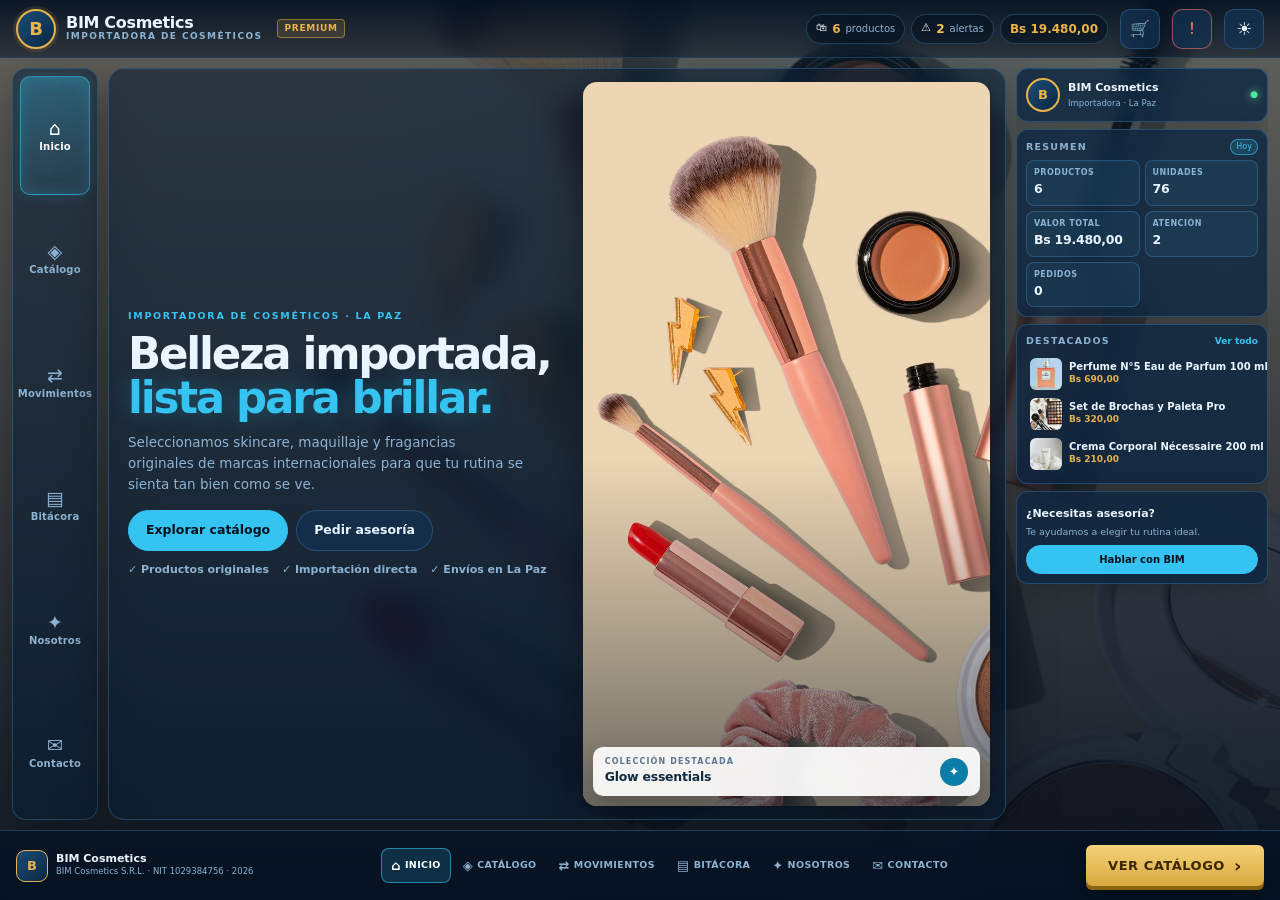
==== commit 82d3531e: "Actualizar BIM Cosmetics: lobby sin scroll, carrito, pedidos, Supabase y fase-ui-pwa" ====
--- a/index.html
+++ b/index.html
@@ -5,8 +5,8 @@
 <meta name="viewport" content="width=device-width, initial-scale=1, viewport-fit=cover">
 <title>BIM Cosmetics · Importadora</title>
 <meta name="description" content="Catálogo e inventario de BIM Cosmetics, importadora de cosméticos: cuidado facial, maquillaje, perfumes y cabello.">
-<link rel="stylesheet" href="css/styles.css?v=cosmetics10">
-<link rel="stylesheet" href="css/mejoras.css?v=cosmetics10">
+<link rel="stylesheet" href="css/styles.css?v=cosmetics12">
+<link rel="stylesheet" href="css/mejoras.css?v=cosmetics12">
 <link rel="manifest" href="manifest.json"><meta name="theme-color" content="#071426">
 <meta name="apple-mobile-web-app-capable" content="yes"><meta name="apple-mobile-web-app-title" content="BIM Cosmetics">
 <link rel="icon" href="icons/icon-192.png"><link rel="apple-touch-icon" href="icons/icon-192.png">
@@ -21,6 +21,8 @@
     <span class="currency warn"><span aria-hidden="true">⚠</span><b id="topLow">0</b><em>alertas</em></span>
     <span class="currency gold"><b id="topValue">Bs 0</b></span>
   </div>
+  <button class="icon-btn cart-btn" id="cartBtn" type="button" aria-label="Abrir carrito de pedidos" title="Carrito de pedidos"><span aria-hidden="true">🛒</span><b id="cartCount" class="cart-badge" hidden>0</b></button>
+  <button class="icon-btn cloud-btn" id="cloudBtn" type="button" data-state="sync" aria-label="Sincronizar con Supabase" title="Conectando con Supabase…"><span id="cloudIcon" aria-hidden="true">☁</span></button>
   <button class="icon-btn" id="themeBtn" aria-label="Cambiar entre modo día y noche">🌙</button>
 </header>
 <div class="scrim" id="scrim"></div>
@@ -105,7 +107,7 @@
         <div class="head-actions"><button class="btn" id="logRefresh">↻ Actualizar</button><button class="btn danger" id="clearLog">Vaciar bitácora</button></div>
       </div>
       <div class="toolbar" id="logToolbar">
-        <div class="field"><label for="logType">Filtrar por tipo</label><select id="logType"><option value="">Todos</option><option value="Sistema">Sistema</option><option value="Producto">Producto</option><option value="Movimiento">Movimiento</option><option value="Favorito">Favorito</option><option value="Contacto">Contacto</option><option value="Interfaz">Interfaz</option><option value="Exportación">Exportación</option></select></div>
+        <div class="field"><label for="logType">Filtrar por tipo</label><select id="logType"><option value="">Todos</option><option value="Sistema">Sistema</option><option value="Producto">Producto</option><option value="Movimiento">Movimiento</option><option value="Favorito">Favorito</option><option value="Contacto">Contacto</option><option value="Pedido">Pedido</option><option value="Interfaz">Interfaz</option><option value="Exportación">Exportación</option></select></div>
         <div class="field" style="flex:2 1 260px"><label>Hidratación y persistencia</label><p class="meta" style="margin:0">Los eventos se guardan en localStorage y se muestran con jQuery creando nodos seguros (sin innerHTML).</p></div>
       </div>
       <div class="tbl"><table><thead><tr><th>Fecha</th><th>Tipo</th><th>Evento</th></tr></thead><tbody id="logBody"></tbody></table></div>
@@ -173,9 +175,7 @@
     </div>
     <div class="aside-card">
       <div class="aside-head"><h3>Destacados</h3><a href="#inventario" data-view="inventario">Ver todo</a></div>
-      <a class="mini-product" href="#inventario" data-view="inventario"><img src="img/perfume.jpg" alt="" width="900" height="1350" loading="lazy"><span><strong>Perfume N°5</strong><small>Bs 690</small></span></a>
-      <a class="mini-product" href="#inventario" data-view="inventario"><img src="img/labial.jpg" alt="" width="900" height="1260" loading="lazy"><span><strong>Labial Clinique</strong><small>Bs 145</small></span></a>
-      <a class="mini-product" href="#inventario" data-view="inventario"><img src="img/brocha.jpg" alt="" width="900" height="675" loading="lazy"><span><strong>Set Pro</strong><small>Bs 320</small></span></a>
+      <div id="miniProducts"></div>
     </div>
     <div class="aside-card aside-help">
       <strong>¿Necesitas asesoría?</strong>
@@ -245,8 +245,26 @@
           <div class="ok" id="okMsg" style="display:none">Consulta guardada en este dispositivo. No se ha enviado a un servidor.</div>
           <div class="foot"><button class="btn primary">Guardar consulta</button></div>
         </form></div>
-<script src="vendor/jquery-3.7.1.min.js"></script><script src="js/config.js?v=bim1"></script>
-<script src="js/app.js?v=cosmetics10"></script>
-<script src="sync-config.js?v=bim1"></script><script src="js/cola-offline.js?v=bim1"></script><script src="pwa.js?v=cosmetics10"></script>
+<div class="modal" id="mCart" role="dialog" aria-modal="true" aria-labelledby="cartTitle" hidden>
+  <div class="dialog cart-dialog">
+    <div class="modal-heading"><h2 id="cartTitle">Tu pedido</h2><button type="button" class="icon-btn" data-close aria-label="Cerrar carrito">✕</button></div>
+    <div class="ok order-ok" id="orderOk" hidden></div>
+    <div id="cartEmpty" class="empty cart-empty">Tu carrito está vacío. Añade productos desde el catálogo.</div>
+    <div id="cartItems" class="cart-items"></div>
+    <div class="cart-total"><span>Total estimado</span><b id="cartTotal">Bs 0,00</b></div>
+    <form id="fOrder" novalidate>
+      <div class="row">
+        <div class="fgroup"><label for="oname">Nombre completo</label><input id="oname" required minlength="3" maxlength="40"><div class="err"></div></div>
+        <div class="fgroup"><label for="ophone">Teléfono / WhatsApp</label><input id="ophone" type="tel" required><div class="err"></div></div>
+      </div>
+      <div class="fgroup"><label for="onote">Nota para el pedido (opcional)</label><input id="onote" maxlength="120" placeholder="Dirección, referencia o color preferido"></div>
+      <div class="foot"><button type="button" class="btn" data-close>Seguir comprando</button><button class="btn primary">Confirmar pedido</button></div>
+    </form>
+  </div>
+</div>
+<script src="vendor/jquery-3.7.1.min.js"></script><script src="js/config.js?v=bim2"></script>
+<script src="js/app.js?v=cosmetics12"></script>
+<script src="js/nube.js?v=bim4"></script>
+<script src="sync-config.js?v=bim1"></script><script src="js/cola-offline.js?v=bim1"></script><script src="pwa.js?v=cosmetics12"></script>
 </body>
 </html>
--- a/css/mejoras.css
+++ b/css/mejoras.css
@@ -37,6 +37,14 @@
 .currency.warn b{color:var(--warn)}
 .currency.gold b{color:var(--gold)}
 .header-cta{display:none}
+.cart-btn{position:relative;flex:0 0 auto;font-size:16px}
+.cart-badge{position:absolute;top:-3px;right:-3px;min-width:17px;height:17px;padding:0 4px;border-radius:99px;background:var(--gold);color:#2b1b00;font-size:9px;font-weight:900;display:grid;place-items:center;border:1px solid var(--bar)}
+.cart-badge[hidden]{display:none!important}
+.mini-emoji{width:32px;height:32px;border-radius:6px;background:var(--surface);display:grid;place-items:center;font-size:16px;flex:0 0 auto}
+.cloud-btn{flex:0 0 auto;font-size:16px}
+.cloud-btn[data-state="ok"]{border-color:rgba(83,230,163,.55);box-shadow:0 0 12px rgba(83,230,163,.16)}
+.cloud-btn[data-state="error"],.cloud-btn[data-state="auth"]{border-color:rgba(255,123,107,.55)}
+.cloud-btn[data-state="setup"]{border-color:rgba(232,179,75,.55)}
 
 /* ---------- Lobby ---------- */
 .layout{display:grid;grid-template-columns:86px minmax(0,1fr) 252px;grid-template-rows:minmax(0,1fr);gap:10px;padding:10px 12px;height:100%;min-height:0;max-width:none;margin:0;overflow:hidden}
@@ -201,6 +209,28 @@
 .cta-gold:hover{filter:brightness(1.06)}
 .cta-gold span{font-size:18px;line-height:1}
 
+/* ---------- Carrito y pedidos ---------- */
+.cart-dialog{max-width:640px}
+.modal-heading{display:flex;align-items:center;justify-content:space-between;gap:10px;margin-bottom:10px}
+.modal-heading h2{margin:0;font-size:20px;letter-spacing:-.02em}
+.cart-items{display:flex;flex-direction:column;gap:6px;max-height:36vh;overflow:auto;margin:8px 0}
+.cart-row{display:grid;grid-template-columns:42px minmax(0,1fr) auto auto 26px;align-items:center;gap:8px;padding:7px;border:1px solid var(--line);border-radius:9px;background:var(--surface2)}
+.cart-thumb{width:42px;height:42px;border-radius:7px;overflow:hidden;background:var(--surface);display:grid;place-items:center;font-size:19px}
+.cart-thumb img{width:100%;height:100%;object-fit:cover;display:block}
+.cart-info{min-width:0}
+.cart-info strong{display:block;font-size:11.5px;line-height:1.2;white-space:nowrap;overflow:hidden;text-overflow:ellipsis}
+.cart-info small{display:block;font-size:9.5px;color:var(--muted);white-space:nowrap;overflow:hidden;text-overflow:ellipsis}
+.cart-qty{display:flex;align-items:center;gap:4px}
+.cart-qty button{width:24px;height:24px;padding:0;border-radius:6px;border:1px solid var(--line);background:var(--surface);color:var(--ink);font-size:13px;line-height:1}
+.cart-qty b{min-width:15px;text-align:center;font-size:11px}
+.cart-sub{font-size:11px;font-weight:900;color:var(--accent);white-space:nowrap}
+.cart-del{width:24px;height:24px;padding:0;border-radius:50%;border:1px solid var(--line);background:transparent;color:var(--danger);font-size:11px}
+.cart-total{display:flex;align-items:center;justify-content:space-between;padding:8px 2px;border-top:1px solid var(--line);color:var(--muted);font-size:12px}
+.cart-total b{font-size:18px;color:var(--gold)}
+.cart-empty{padding:18px;font-size:12px;text-align:center}
+.order-ok{margin:4px 0 8px;font-size:12px}
+.order-ok p{margin:4px 0 8px}
+
 /* ---------- Modales y varios ---------- */
 .modal{backdrop-filter:blur(3px)}
 .dialog{border-radius:14px}
@@ -246,6 +276,12 @@
   .about-media{display:none}
 }
 @media (max-width:620px){
+  .cart-row{grid-template-columns:38px minmax(0,1fr) auto;gap:5px 7px}
+  .cart-thumb{grid-row:1/3}
+  .cart-info{grid-column:2;grid-row:1}
+  .cart-qty{grid-column:2;grid-row:2;justify-self:start}
+  .cart-sub{grid-column:3;grid-row:2}
+  .cart-del{grid-column:3;grid-row:1}
   .top-stats .currency:not(.gold){display:none}
   .bar-brand{display:none}
   .bar-nav{flex:1;justify-content:space-between}
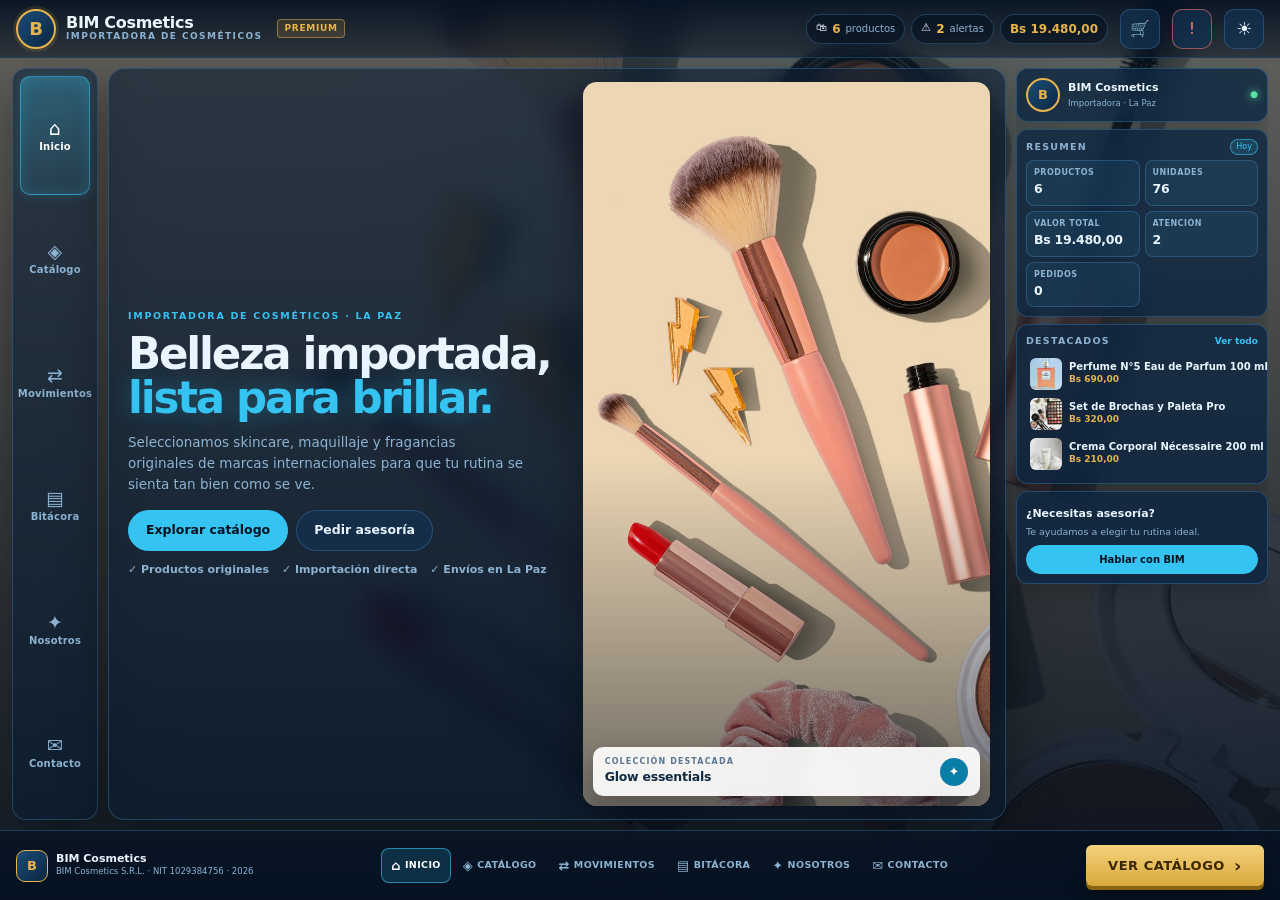
==== commit be8bf898: "Mostrar imagen hero en layout movil" ====
--- a/index.html
+++ b/index.html
@@ -5,8 +5,8 @@
 <meta name="viewport" content="width=device-width, initial-scale=1, viewport-fit=cover">
 <title>BIM Cosmetics · Importadora</title>
 <meta name="description" content="Catálogo e inventario de BIM Cosmetics, importadora de cosméticos: cuidado facial, maquillaje, perfumes y cabello.">
-<link rel="stylesheet" href="css/styles.css?v=cosmetics12">
-<link rel="stylesheet" href="css/mejoras.css?v=cosmetics12">
+<link rel="stylesheet" href="css/styles.css?v=cosmetics13">
+<link rel="stylesheet" href="css/mejoras.css?v=cosmetics13">
 <link rel="manifest" href="manifest.json"><meta name="theme-color" content="#071426">
 <meta name="apple-mobile-web-app-capable" content="yes"><meta name="apple-mobile-web-app-title" content="BIM Cosmetics">
 <link rel="icon" href="icons/icon-192.png"><link rel="apple-touch-icon" href="icons/icon-192.png">
@@ -263,8 +263,8 @@
   </div>
 </div>
 <script src="vendor/jquery-3.7.1.min.js"></script><script src="js/config.js?v=bim2"></script>
-<script src="js/app.js?v=cosmetics12"></script>
+<script src="js/app.js?v=cosmetics13"></script>
 <script src="js/nube.js?v=bim4"></script>
-<script src="sync-config.js?v=bim1"></script><script src="js/cola-offline.js?v=bim1"></script><script src="pwa.js?v=cosmetics12"></script>
+<script src="sync-config.js?v=bim1"></script><script src="js/cola-offline.js?v=bim1"></script><script src="pwa.js?v=cosmetics13"></script>
 </body>
 </html>
--- a/css/mejoras.css
+++ b/css/mejoras.css
@@ -257,8 +257,8 @@
   body.nav-open .scrim{display:block;position:fixed;inset:0;background:rgba(4,15,29,.62);z-index:80}
   .burger{display:flex}
   .view{padding:10px 11px;gap:7px}
-  .hero{grid-template-columns:1fr;gap:10px}
-  .hero-media{display:none}
+  .hero{grid-template-columns:1fr;grid-template-rows:minmax(0,1fr) minmax(110px,38%);gap:8px}
+  .hero-media{display:block;width:100%;height:100%;min-height:0;aspect-ratio:auto}
   .hero-copy h1{font-size:clamp(26px,6.4vw,36px)}
   .hero-lead{font-size:12px}
   .bar-brand{max-width:140px}
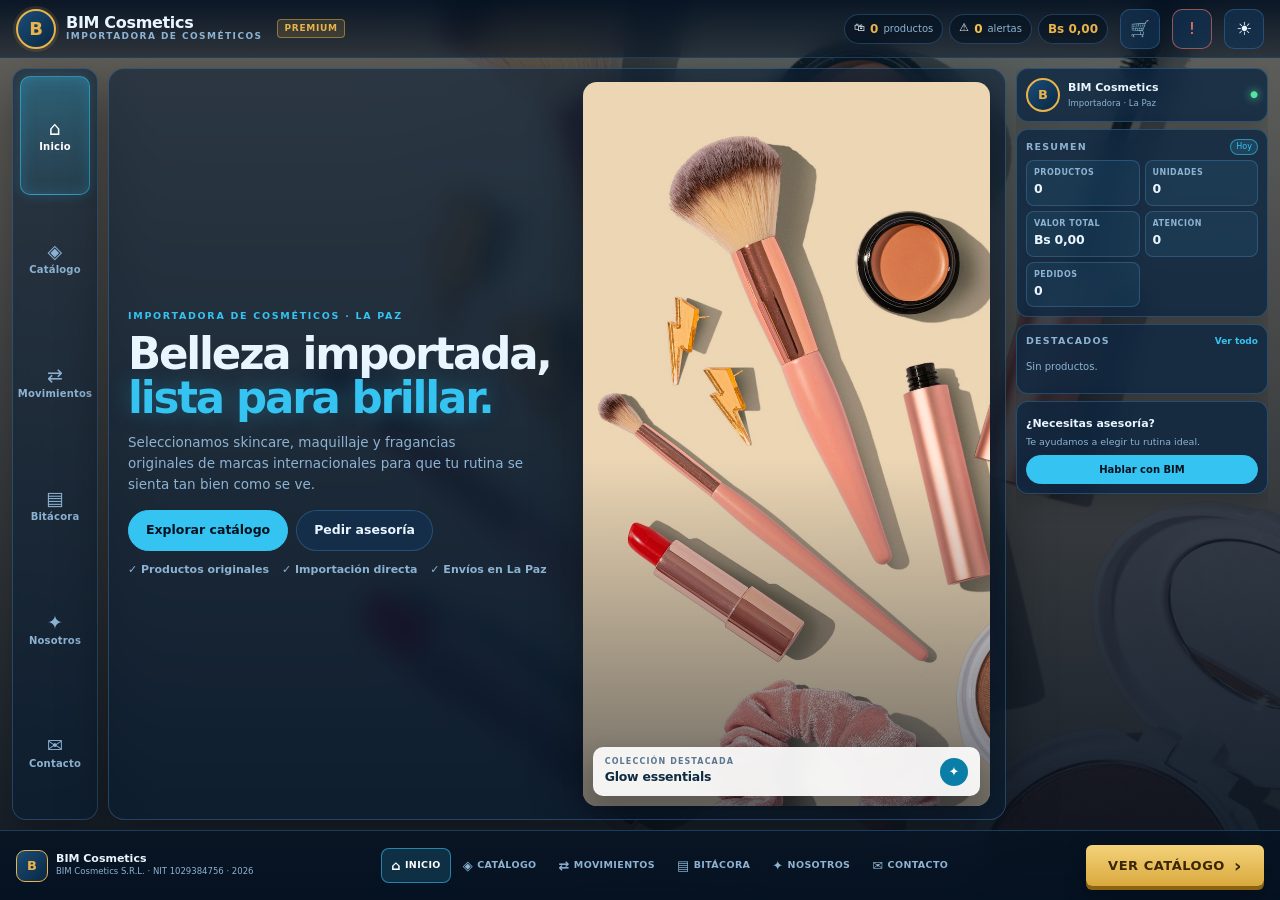
==== commit 2b23c997: "Quitar catalogo demo hardcodeado y cargar datos desde Supabase" ====
--- a/index.html
+++ b/index.html
@@ -5,8 +5,8 @@
 <meta name="viewport" content="width=device-width, initial-scale=1, viewport-fit=cover">
 <title>BIM Cosmetics · Importadora</title>
 <meta name="description" content="Catálogo e inventario de BIM Cosmetics, importadora de cosméticos: cuidado facial, maquillaje, perfumes y cabello.">
-<link rel="stylesheet" href="css/styles.css?v=cosmetics13">
-<link rel="stylesheet" href="css/mejoras.css?v=cosmetics13">
+<link rel="stylesheet" href="css/styles.css?v=cosmetics14">
+<link rel="stylesheet" href="css/mejoras.css?v=cosmetics14">
 <link rel="manifest" href="manifest.json"><meta name="theme-color" content="#071426">
 <meta name="apple-mobile-web-app-capable" content="yes"><meta name="apple-mobile-web-app-title" content="BIM Cosmetics">
 <link rel="icon" href="icons/icon-192.png"><link rel="apple-touch-icon" href="icons/icon-192.png">
@@ -263,8 +263,8 @@
   </div>
 </div>
 <script src="vendor/jquery-3.7.1.min.js"></script><script src="js/config.js?v=bim2"></script>
-<script src="js/app.js?v=cosmetics13"></script>
+<script src="js/app.js?v=cosmetics14"></script>
 <script src="js/nube.js?v=bim4"></script>
-<script src="sync-config.js?v=bim1"></script><script src="js/cola-offline.js?v=bim1"></script><script src="pwa.js?v=cosmetics13"></script>
+<script src="sync-config.js?v=bim1"></script><script src="js/cola-offline.js?v=bim1"></script><script src="pwa.js?v=cosmetics14"></script>
 </body>
 </html>
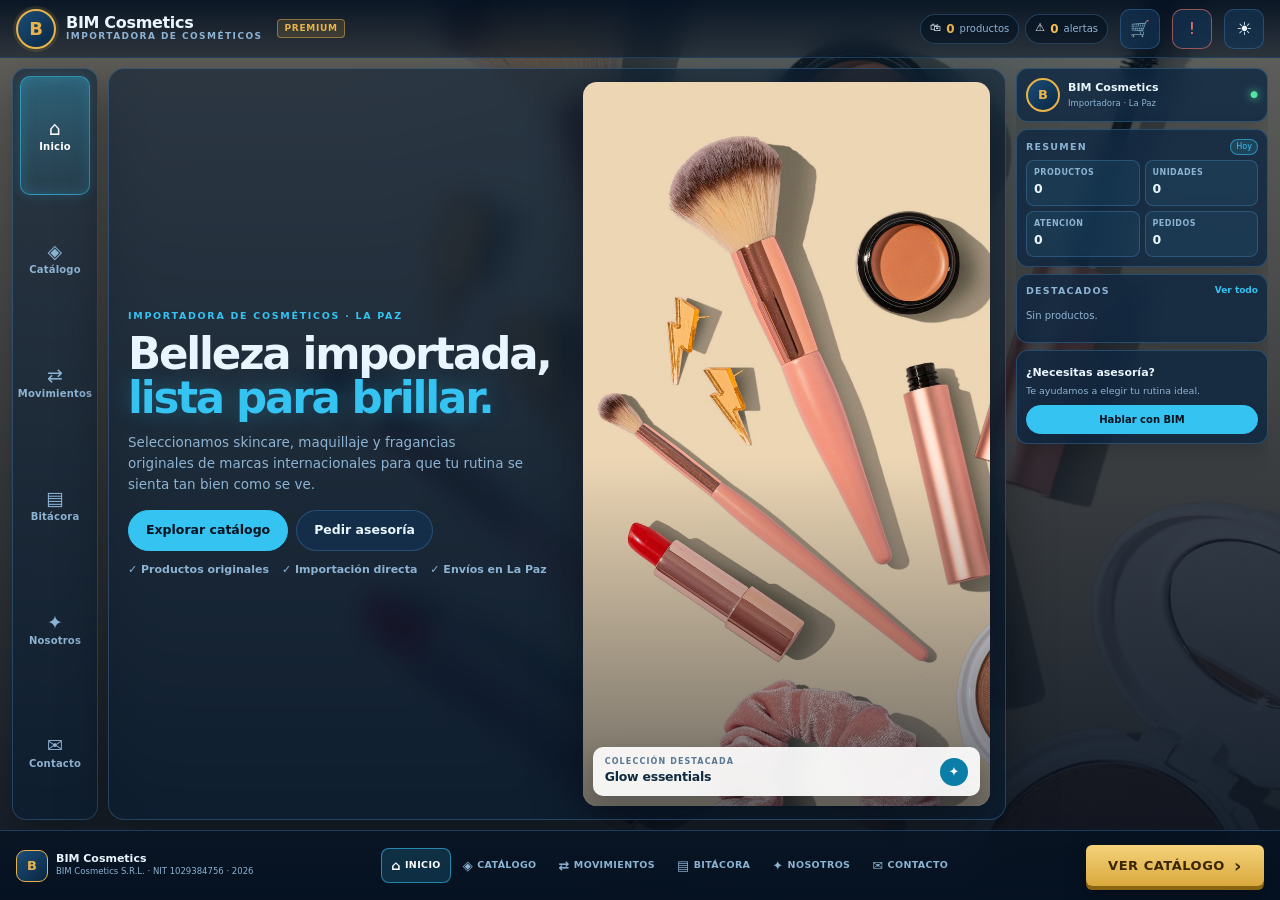
==== commit dee2bad7: "Add files via upload" ====
--- a/index.html
+++ b/index.html
@@ -5,21 +5,21 @@
 <meta name="viewport" content="width=device-width, initial-scale=1, viewport-fit=cover">
 <title>BIM Cosmetics · Importadora</title>
 <meta name="description" content="Catálogo e inventario de BIM Cosmetics, importadora de cosméticos: cuidado facial, maquillaje, perfumes y cabello.">
-<link rel="stylesheet" href="css/styles.css?v=cosmetics14">
-<link rel="stylesheet" href="css/mejoras.css?v=cosmetics14">
+<link rel="stylesheet" href="css/styles.css?v=cosmetics15">
+<link rel="stylesheet" href="css/mejoras.css?v=cosmetics17">
 <link rel="manifest" href="manifest.json"><meta name="theme-color" content="#071426">
 <meta name="apple-mobile-web-app-capable" content="yes"><meta name="apple-mobile-web-app-title" content="BIM Cosmetics">
 <link rel="icon" href="icons/icon-192.png"><link rel="apple-touch-icon" href="icons/icon-192.png">
 </head>
 <body class="inventario-pwa">
+<a class="skip-link" href="#contenido">Saltar al contenido</a>
 <header class="lobby-top">
   <button class="icon-btn burger" id="burger" aria-label="Abrir menú" aria-controls="side" aria-expanded="false"><span></span><span></span><span></span></button>
-  <a class="brand" href="#inicio" data-view="inicio" aria-label="BIM Cosmetics, ir al inicio"><span class="logo" id="logo">B</span><span class="brand-text"><span id="brandName">BIM Cosmetics</span><small>Importadora de cosméticos</small></span><span class="level">PREMIUM</span></a>
+  <a class="brand" href="#inicio" data-view="inicio"><span class="logo" id="logo">B</span><span class="brand-text"><span id="brandName">BIM Cosmetics</span><small>Importadora de cosméticos</small></span><span class="level">PREMIUM</span></a>
   <div class="spacer"></div>
   <div class="top-stats" aria-label="Resumen del catálogo">
     <span class="currency"><span aria-hidden="true">🛍</span><b id="topProducts">0</b><em>productos</em></span>
     <span class="currency warn"><span aria-hidden="true">⚠</span><b id="topLow">0</b><em>alertas</em></span>
-    <span class="currency gold"><b id="topValue">Bs 0</b></span>
   </div>
   <button class="icon-btn cart-btn" id="cartBtn" type="button" aria-label="Abrir carrito de pedidos" title="Carrito de pedidos"><span aria-hidden="true">🛒</span><b id="cartCount" class="cart-badge" hidden>0</b></button>
   <button class="icon-btn cloud-btn" id="cloudBtn" type="button" data-state="sync" aria-label="Sincronizar con Supabase" title="Conectando con Supabase…"><span id="cloudIcon" aria-hidden="true">☁</span></button>
@@ -36,7 +36,7 @@
     <a href="#contacto" data-view="contacto"><span class="nav-ico" aria-hidden="true">✉</span><span>Contacto</span></a>
     <button type="button" id="catToggle" aria-expanded="false" aria-controls="catList">Categorías ▾</button><div id="catList" style="display:none"></div>
   </nav>
-  <main>
+  <main id="contenido" tabindex="-1">
     <section class="view" id="v-inicio">
       <div class="hero">
         <div class="hero-copy">
@@ -64,7 +64,7 @@
         <div class="track" id="track">
           <div class="slide s1"><h2>Bienvenido a BIM Cosmetics</h2><p>Importamos belleza: controla el catálogo, las entradas y las salidas de cada cosmético.</p></div>
           <div class="slide s2"><h2 id="lowTitle">Reposición de cosméticos</h2><p id="lowText"></p></div>
-          <div class="slide s3"><h2 id="valTitle">Valor del catálogo</h2><p id="valText"></p></div>
+          <div class="slide s3"><h2 id="valTitle">Unidades en catálogo</h2><p id="valText"></p></div>
         </div>
         <button class="car-btn prev" aria-label="Anterior">‹</button>
         <button class="car-btn next" aria-label="Siguiente">›</button>
@@ -263,8 +263,8 @@
   </div>
 </div>
 <script src="vendor/jquery-3.7.1.min.js"></script><script src="js/config.js?v=bim2"></script>
-<script src="js/app.js?v=cosmetics14"></script>
+<script src="js/app.js?v=cosmetics16"></script>
 <script src="js/nube.js?v=bim4"></script>
-<script src="sync-config.js?v=bim1"></script><script src="js/cola-offline.js?v=bim1"></script><script src="pwa.js?v=cosmetics14"></script>
+<script src="sync-config.js?v=bim1"></script><script src="js/cola-offline.js?v=bim1"></script><script src="pwa.js?v=cosmetics15"></script>
 </body>
 </html>
--- a/css/mejoras.css
+++ b/css/mejoras.css
@@ -18,6 +18,8 @@
   background:linear-gradient(180deg,rgba(4,15,29,.58),rgba(4,15,29,.94)),radial-gradient(900px 480px at 68% 12%,rgba(53,195,242,.18),transparent 60%),url('../img/hero-cosmetics.jpg') center/cover fixed;
 }
 :root[data-theme="light"] body.inventario-pwa{background:linear-gradient(180deg,rgba(233,241,247,.78),rgba(233,241,247,.96)),radial-gradient(900px 480px at 68% 12%,rgba(11,126,168,.12),transparent 60%),url('../img/hero-cosmetics.jpg') center/cover fixed}
+.skip-link{position:fixed;left:12px;top:-70px;z-index:500;padding:10px 14px;border-radius:8px;background:var(--accent);color:var(--accent-ink);font-weight:900;text-decoration:none;transition:top .2s}
+.skip-link:focus{top:10px}
 a.btn{display:inline-flex;align-items:center;justify-content:center;color:var(--ink);text-decoration:none}
 a.btn.primary{color:var(--accent-ink)}
 
@@ -118,7 +120,7 @@
 .empty{grid-column:1/-1;padding:24px;border-radius:12px}
 
 /* ---------- Tablas ---------- */
-.tbl{flex:1;min-height:0;overflow:auto;border-radius:12px}
+.tbl{flex:1;min-height:0;overflow:auto;border-radius:12px;overscroll-behavior:contain;-webkit-overflow-scrolling:touch}
 .tbl th{font-size:10px;text-transform:uppercase;letter-spacing:.06em;padding:8px 10px}
 .tbl td{font-size:11px;padding:7px 10px}
 #logToolbar{align-items:flex-end}
@@ -274,6 +276,7 @@
   .contact-aside{display:none}
   .about-grid{grid-template-columns:1fr}
   .about-media{display:none}
+  .responsable-panel{justify-content:flex-start}
 }
 @media (max-width:620px){
   .cart-row{grid-template-columns:38px minmax(0,1fr) auto;gap:5px 7px}
@@ -300,6 +303,17 @@
   .section-head h2{font-size:19px}
   .section-head .sub{display:none}
 }
+/* ---------- Pantallas pequeñas (móvil) ---------- */
+.toolbar .field{min-width:0}
+@media (max-width:520px){
+  .top-stats{display:none!important}
+}
+@media (max-width:400px){
+  header.lobby-top{gap:7px;padding:7px 9px}
+  .logo{width:36px;height:36px;font-size:16px}
+  #brandName{font-size:13px}
+  .icon-btn{width:36px;height:36px;font-size:16px}
+}
 @media (prefers-reduced-motion:reduce){
   *{transition:none!important}
   .card:hover .photo-open img{transform:none}
